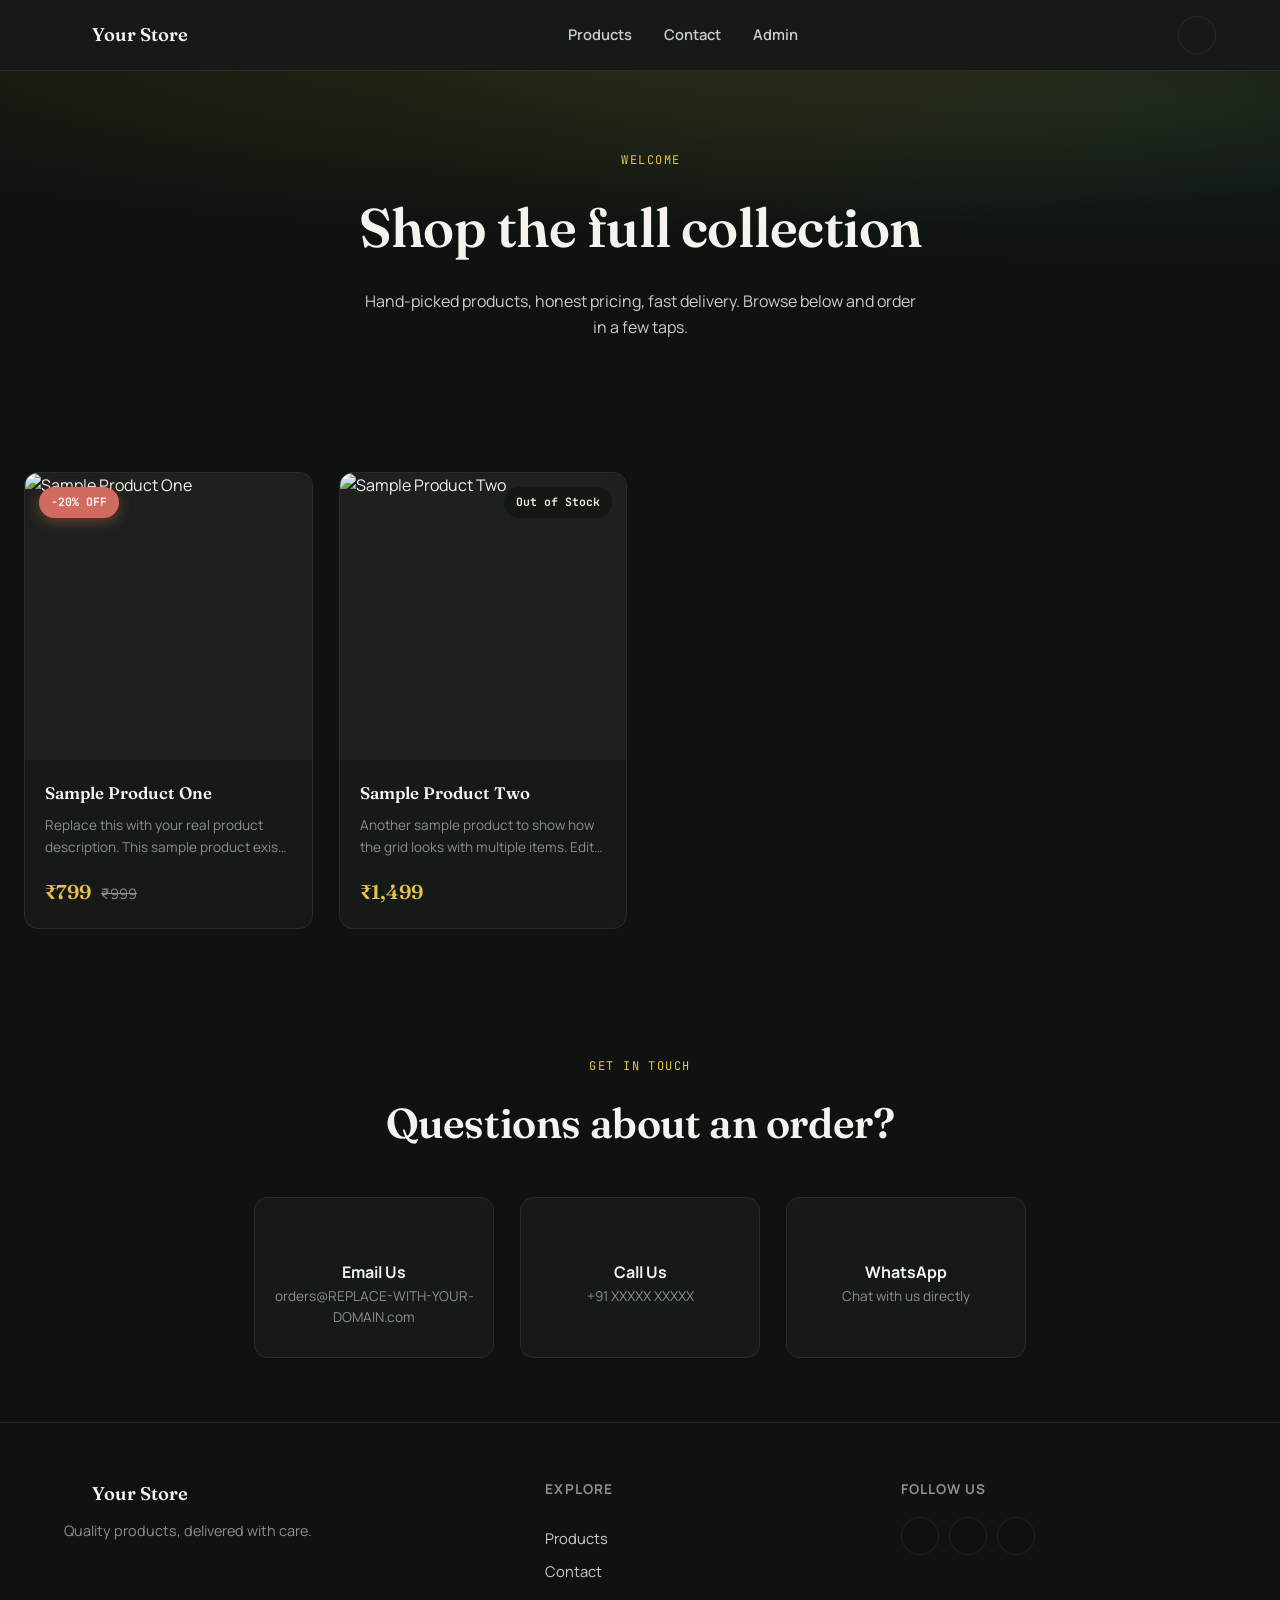
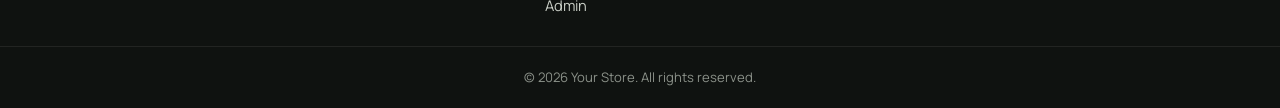
==== index.html @ cf5c5689 "Initial ecommerce store setup" ====
<!DOCTYPE html>
<html lang="en">
<head>
  <meta charset="UTF-8">
  <meta name="viewport" content="width=device-width, initial-scale=1.0">

  <!-- ============================================================
       SEO META TAGS — Edit for your store
       ============================================================ -->
  <title>Your Store | Shop Online</title>
  <meta name="description" content="Browse our full product range and order online — fast delivery, easy checkout.">
  <meta name="keywords" content="online store, buy online, ecommerce, shop">
  <meta name="robots" content="index, follow">
  <link rel="canonical" href="https://yourusername.github.io/your-repo/">

  <!-- ============================================================
       OPEN GRAPH TAGS — replace with your store's URL + image
       ============================================================ -->
  <meta property="og:type" content="website">
  <meta property="og:title" content="Your Store | Shop Online">
  <meta property="og:description" content="Browse our full product range and order online.">
  <meta property="og:image" content="https://REPLACE-WITH-YOUR-STORE-BANNER-IMAGE.jpg">
  <meta property="og:url" content="https://yourusername.github.io/your-repo/">
  <meta property="og:site_name" content="Your Store">
  <meta name="twitter:card" content="summary_large_image">

  <link rel="icon" type="image/png" href="https://api.iconify.design/ph:storefront-fill.svg?color=%23c9a227">

  <link rel="preconnect" href="https://fonts.googleapis.com">
  <link rel="preconnect" href="https://fonts.gstatic.com" crossorigin>
  <link href="https://fonts.googleapis.com/css2?family=Fraunces:opsz,wght@9..144,400;9..144,500;9..144,600;9..144,700&family=Manrope:wght@400;500;600;700;800&family=JetBrains+Mono:wght@400;500&display=swap" rel="stylesheet">

  <script src="https://unpkg.com/lucide@latest/dist/umd/lucide.js" defer></script>
  <link rel="stylesheet" href="css/style.css">
</head>
<body>

  <a href="#main-content" class="skip-link">Skip to content</a>

  <!-- ============================================================
       NAVBAR
       ============================================================ -->
  <header class="navbar">
    <div class="navbar__inner">
      <a href="index.html" class="navbar__brand">
        <i data-lucide="store" class="navbar__brand-icon"></i>
        <span>Your&nbsp;Store</span>
      </a>

      <nav class="navbar__links" id="navLinks">
        <a href="index.html#products">Products</a>
        <a href="index.html#contact">Contact</a>
        <a href="admin.html">Admin</a>
      </nav>

      <div class="navbar__actions">
        <button class="icon-btn" id="darkModeToggle" aria-label="Toggle dark mode" title="Toggle theme">
          <i data-lucide="moon"></i>
        </button>
        <button class="icon-btn navbar__burger" id="navBurger" aria-label="Open menu" aria-expanded="false">
          <i data-lucide="menu"></i>
        </button>
      </div>
    </div>
  </header>

  <main id="main-content">

    <!-- ============================================================
         HERO
         ============================================================ -->
    <section class="hero">
      <div class="hero__ambient" aria-hidden="true"></div>
      <div class="hero__inner">
        <p class="eyebrow eyebrow--center"><i data-lucide="sparkles"></i> Welcome</p>
        <h1 class="hero__title">Shop the full collection</h1>
        <p class="hero__subtitle">Hand-picked products, honest pricing, fast delivery. Browse below and order in a few taps.</p>
      </div>
    </section>

    <!-- ============================================================
         PRODUCT GRID — populated dynamically from products.json by js/main.js
         ============================================================ -->
    <section class="section-inner section-inner--wide" id="products">
      <div id="productGrid" class="product-grid">
        <!-- Product cards injected here by JavaScript -->
      </div>

      <!-- Shown by JS if products.json is empty or fails to load -->
      <div id="emptyState" class="empty-state hidden">
        <i data-lucide="package-search"></i>
        <p>No products available right now. Please check back soon.</p>
      </div>
    </section>

    <!-- ============================================================
         CONTACT SECTION
         ============================================================ -->
    <section class="section-inner section-inner--narrow" id="contact">
      <p class="eyebrow eyebrow--center">Get in touch</p>
      <h2 class="section-title" style="text-align:center; margin: 0 auto;">Questions about an order?</h2>

      <div class="product-grid" style="grid-template-columns: repeat(3, 1fr); margin-top: 40px;">
        <a href="mailto:orders@REPLACE-WITH-YOUR-DOMAIN.com" class="product-card" style="align-items:center; text-align:center; padding: 28px 16px;">
          <i data-lucide="mail" style="width:24px;height:24px;color:var(--accent-gold-bright);"></i>
          <p style="margin-top:10px; font-weight:700;">Email Us</p>
          <p style="color:var(--text-muted); font-size:0.85rem;">orders@REPLACE-WITH-YOUR-DOMAIN.com</p>
        </a>
        <a href="tel:+91XXXXXXXXXX" class="product-card" style="align-items:center; text-align:center; padding: 28px 16px;">
          <i data-lucide="phone" style="width:24px;height:24px;color:var(--accent-gold-bright);"></i>
          <p style="margin-top:10px; font-weight:700;">Call Us</p>
          <p style="color:var(--text-muted); font-size:0.85rem;">+91 XXXXX XXXXX</p>
        </a>
        <a href="https://wa.me/91XXXXXXXXXX" target="_blank" rel="noopener noreferrer" class="product-card" style="align-items:center; text-align:center; padding: 28px 16px;">
          <i data-lucide="message-circle" style="width:24px;height:24px;color:var(--accent-gold-bright);"></i>
          <p style="margin-top:10px; font-weight:700;">WhatsApp</p>
          <p style="color:var(--text-muted); font-size:0.85rem;">Chat with us directly</p>
        </a>
      </div>
    </section>
  </main>

  <!-- ============================================================
       FOOTER
       ============================================================ -->
  <footer class="footer">
    <div class="footer__inner">
      <div class="footer__brand">
        <a href="index.html" class="navbar__brand">
          <i data-lucide="store" class="navbar__brand-icon"></i>
          <span>Your&nbsp;Store</span>
        </a>
        <p>Quality products, delivered with care.</p>
      </div>

      <div class="footer__links">
        <h4>Explore</h4>
        <a href="index.html#products">Products</a>
        <a href="index.html#contact">Contact</a>
        <a href="admin.html">Admin</a>
      </div>

      <div class="footer__social">
        <h4>Follow Us</h4>
        <div class="footer__social-icons">
          <!-- ============================================================
               SOCIAL LINKS — replace # with your actual profile URLs
               ============================================================ -->
          <a href="#" aria-label="Instagram" target="_blank" rel="noopener noreferrer"><i data-lucide="instagram"></i></a>
          <a href="#" aria-label="Facebook" target="_blank" rel="noopener noreferrer"><i data-lucide="facebook"></i></a>
          <a href="https://wa.me/91XXXXXXXXXX" aria-label="WhatsApp" target="_blank" rel="noopener noreferrer"><i data-lucide="message-circle"></i></a>
        </div>
      </div>
    </div>
    <div class="footer__bottom">
      <p>&copy; <span id="footerYear"></span> Your Store. All rights reserved.</p>
    </div>
  </footer>

  <button id="scrollTopBtn" class="scroll-top" aria-label="Scroll to top">
    <i data-lucide="arrow-up"></i>
  </button>

  <div id="toast" class="toast" role="status" aria-live="polite"></div>

  <script src="js/common.js"></script>
  <script src="js/main.js"></script>
</body>
</html>
---- css/style.css ----
/* ============================================================
   YOUR STORE — SHARED STYLESHEET
   Design tokens in :root — change these to re-theme the entire site.
   Used across index.html, product.html, and admin.html.
   ============================================================ */

:root {
  --bg-primary: #0f1210;
  --bg-secondary: #161a17;
  --bg-elevated: #1c211d;
  --bg-glass: rgba(28, 33, 29, 0.6);
  --border-subtle: rgba(245, 243, 238, 0.08);
  --border-strong: rgba(245, 243, 238, 0.16);

  --text-primary: #f5f3ee;
  --text-secondary: #c9cec6;
  --text-muted: #8b9189;

  --accent-gold: #c9a227;
  --accent-gold-bright: #e6c14d;
  --accent-emerald: #2f6b4f;
  --accent-emerald-bright: #3f8c68;
  --accent-danger: #d16a5f;
  --accent-success: #4f9d6f;

  --gradient-gold: linear-gradient(135deg, #e6c14d 0%, #c9a227 60%, #9c7d1c 100%);
  --gradient-ambient: radial-gradient(ellipse 80% 60% at 50% -10%, rgba(201, 162, 39, 0.15), transparent),
                      radial-gradient(ellipse 60% 50% at 90% 10%, rgba(47, 107, 79, 0.18), transparent);

  --font-display: "Fraunces", serif;
  --font-body: "Manrope", sans-serif;
  --font-mono: "JetBrains Mono", monospace;

  --radius-sm: 8px;
  --radius-md: 14px;
  --radius-lg: 22px;
  --radius-full: 999px;
  --shadow-soft: 0 8px 30px rgba(0, 0, 0, 0.35);
  --shadow-glow: 0 0 0 1px rgba(201, 162, 39, 0.25), 0 8px 24px rgba(201, 162, 39, 0.12);
  --max-width: 1200px;
  --transition: 0.25s cubic-bezier(0.4, 0, 0.2, 1);
}

html[data-theme="light"] {
  --bg-primary: #faf8f3;
  --bg-secondary: #f2efe6;
  --bg-elevated: #ffffff;
  --bg-glass: rgba(255, 255, 255, 0.65);
  --border-subtle: rgba(20, 20, 15, 0.08);
  --border-strong: rgba(20, 20, 15, 0.14);
  --text-primary: #1b1d18;
  --text-secondary: #4b4f45;
  --text-muted: #7c8074;
  --shadow-soft: 0 8px 30px rgba(30, 25, 10, 0.1);
}

* { margin: 0; padding: 0; box-sizing: border-box; }
html { scroll-behavior: smooth; }

@media (prefers-reduced-motion: reduce) {
  html { scroll-behavior: auto; }
  *, *::before, *::after { animation-duration: 0.01ms !important; animation-iteration-count: 1 !important; transition-duration: 0.01ms !important; }
}

body {
  font-family: var(--font-body);
  background: var(--bg-primary);
  color: var(--text-primary);
  line-height: 1.6;
  -webkit-font-smoothing: antialiased;
  overflow-x: hidden;
  transition: background var(--transition), color var(--transition);
  min-height: 100vh;
  display: flex;
  flex-direction: column;
}

img { max-width: 100%; display: block; }
a { color: inherit; text-decoration: none; }
button { font-family: inherit; cursor: pointer; border: none; background: none; color: inherit; }
input, textarea, select { font-family: inherit; font-size: inherit; color: inherit; }
ul { list-style: none; }
table { border-collapse: collapse; width: 100%; }

.skip-link {
  position: absolute; left: -999px; top: 0; z-index: 999;
  background: var(--accent-gold); color: #14140f; padding: 10px 16px; border-radius: var(--radius-sm);
}
.skip-link:focus { left: 16px; top: 16px; }

:focus-visible { outline: 2px solid var(--accent-gold-bright); outline-offset: 3px; }

main { flex: 1; }

.section-inner { max-width: var(--max-width); margin: 0 auto; padding: 64px 24px; }
.section-inner--narrow { max-width: 820px; }
.section-inner--wide { max-width: 1320px; }

.eyebrow {
  display: inline-flex; align-items: center; gap: 8px;
  font-family: var(--font-mono);
  font-size: 0.75rem;
  letter-spacing: 0.12em;
  text-transform: uppercase;
  color: var(--accent-gold-bright);
  margin-bottom: 14px;
}
.eyebrow--center { display: flex; justify-content: center; text-align: center; width: 100%; }
.eyebrow i { width: 14px; height: 14px; }

.section-title {
  font-family: var(--font-display);
  font-weight: 600;
  font-size: clamp(1.8rem, 3.4vw, 2.6rem);
  letter-spacing: -0.01em;
}
.eyebrow--center + .section-title { text-align: center; margin: 0 auto; }

.section-subtitle { text-align: center; color: var(--text-secondary); max-width: 560px; margin: 14px auto 0; }

/* ============================================================
   BUTTONS
   ============================================================ */
.btn {
  display: inline-flex; align-items: center; justify-content: center; gap: 8px;
  padding: 13px 26px; border-radius: var(--radius-full);
  font-weight: 700; font-size: 0.95rem;
  transition: transform var(--transition), box-shadow var(--transition), background var(--transition), opacity var(--transition);
  white-space: nowrap;
}
.btn i { width: 18px; height: 18px; }
.btn:active { transform: scale(0.97); }
.btn:disabled { opacity: 0.6; cursor: not-allowed; }

.btn--primary { background: var(--gradient-gold); color: #17140a; box-shadow: var(--shadow-glow); }
.btn--primary:hover:not(:disabled) { transform: translateY(-2px); box-shadow: 0 10px 30px rgba(201, 162, 39, 0.28); }

.btn--sm { padding: 9px 18px; font-size: 0.85rem; }
.btn--lg { padding: 16px 32px; font-size: 1rem; width: 100%; }
.btn--block { width: 100%; }

.btn--whatsapp { background: #1f3d2e; color: #d9f5e4; border: 1px solid rgba(63, 140, 104, 0.4); }
.btn--whatsapp:hover { background: #244a37; transform: translateY(-2px); }

.btn--ghost { background: transparent; border: 1px solid var(--border-strong); color: var(--text-primary); }
.btn--ghost:hover { background: var(--bg-elevated); }

.btn--danger { background: rgba(209, 106, 95, 0.15); color: var(--accent-danger); border: 1px solid rgba(209, 106, 95, 0.3); }
.btn--danger:hover { background: rgba(209, 106, 95, 0.25); }

/* ============================================================
   NAVBAR
   ============================================================ */
.navbar {
  position: sticky; top: 0; z-index: 100;
  backdrop-filter: blur(16px) saturate(140%);
  -webkit-backdrop-filter: blur(16px) saturate(140%);
  background: var(--bg-glass);
  border-bottom: 1px solid var(--border-subtle);
}
.navbar__inner {
  max-width: var(--max-width); margin: 0 auto; padding: 16px 24px;
  display: flex; align-items: center; justify-content: space-between; gap: 20px;
}
.navbar__brand { display: flex; align-items: center; gap: 8px; font-family: var(--font-display); font-weight: 600; font-size: 1.15rem; }
.navbar__brand-icon { color: var(--accent-gold-bright); width: 20px; height: 20px; }

.navbar__links { display: flex; gap: 32px; font-size: 0.92rem; font-weight: 600; color: var(--text-secondary); }
.navbar__links a { position: relative; transition: color var(--transition); }
.navbar__links a:hover { color: var(--text-primary); }
.navbar__links a::after { content: ""; position: absolute; left: 0; bottom: -6px; width: 0; height: 1.5px; background: var(--accent-gold-bright); transition: width var(--transition); }
.navbar__links a:hover::after { width: 100%; }

.navbar__actions { display: flex; align-items: center; gap: 10px; }
.icon-btn {
  width: 38px; height: 38px; display: flex; align-items: center; justify-content: center;
  border-radius: var(--radius-full); border: 1px solid var(--border-subtle);
  transition: background var(--transition), transform var(--transition);
}
.icon-btn:hover { background: var(--bg-elevated); transform: rotate(12deg); }
.icon-btn i { width: 18px; height: 18px; }
.navbar__burger { display: none; }

@media (max-width: 860px) {
  .navbar__links { position: fixed; top: 68px; left: 0; right: 0; flex-direction: column; gap: 0;
    background: var(--bg-elevated); border-bottom: 1px solid var(--border-subtle);
    max-height: 0; overflow: hidden; transition: max-height var(--transition); }
  .navbar__links.is-open { max-height: 320px; }
  .navbar__links a { padding: 16px 24px; border-top: 1px solid var(--border-subtle); }
  .navbar__burger { display: flex; }
}

/* ============================================================
   HERO (store homepage)
   ============================================================ */
.hero { position: relative; overflow: hidden; }
.hero__ambient { position: absolute; inset: 0; background: var(--gradient-ambient); pointer-events: none; z-index: 0; }
.hero__inner {
  position: relative; z-index: 1; max-width: var(--max-width); margin: 0 auto;
  padding: 80px 24px 56px; text-align: center;
}
.hero__title {
  font-family: var(--font-display); font-weight: 600;
  font-size: clamp(2.2rem, 5vw, 3.4rem); letter-spacing: -0.01em;
  max-width: 780px; margin: 0 auto 18px;
}
.hero__subtitle { color: var(--text-secondary); max-width: 560px; margin: 0 auto; }

/* ============================================================
   PRODUCT GRID
   ============================================================ */
.product-grid {
  display: grid; grid-template-columns: repeat(auto-fill, minmax(260px, 1fr));
  gap: 26px; margin-top: 12px;
}

.product-card {
  background: var(--bg-glass);
  backdrop-filter: blur(10px);
  border: 1px solid var(--border-subtle);
  border-radius: var(--radius-md);
  overflow: hidden;
  transition: transform var(--transition), border-color var(--transition), box-shadow var(--transition);
  display: flex; flex-direction: column;
}
.product-card:hover { transform: translateY(-6px); border-color: rgba(201, 162, 39, 0.35); box-shadow: var(--shadow-soft); }

.product-card__img-wrap { position: relative; aspect-ratio: 1 / 1; overflow: hidden; background: var(--bg-elevated); }
.product-card__img-wrap img { width: 100%; height: 100%; object-fit: cover; transition: transform 0.5s ease; }
.product-card:hover .product-card__img-wrap img { transform: scale(1.08); }

.badge { position: absolute; top: 14px; left: 14px; z-index: 2; font-family: var(--font-mono); font-size: 0.72rem; font-weight: 600; padding: 6px 12px; border-radius: var(--radius-full); }
.badge--discount { background: var(--accent-danger); color: #fff; box-shadow: 0 4px 14px rgba(209, 106, 95, 0.4); }
.badge--out { background: rgba(20, 20, 15, 0.75); color: #f5f3ee; top: 14px; right: 14px; left: auto; }

.product-card__body { padding: 20px; display: flex; flex-direction: column; gap: 8px; flex: 1; }
.product-card__name { font-family: var(--font-display); font-weight: 600; font-size: 1.05rem; }
.product-card__desc { color: var(--text-muted); font-size: 0.85rem; overflow: hidden; text-overflow: ellipsis; display: -webkit-box; -webkit-line-clamp: 2; -webkit-box-orient: vertical; }

.product-card__price-row { display: flex; align-items: baseline; gap: 10px; margin-top: auto; padding-top: 10px; }
.product-card__price { font-family: var(--font-display); font-weight: 600; font-size: 1.25rem; color: var(--accent-gold-bright); }
.product-card__original { color: var(--text-muted); text-decoration: line-through; font-size: 0.9rem; }

.product-card__cta { margin: 16px 20px 20px; }

.empty-state { text-align: center; padding: 80px 24px; color: var(--text-muted); }
.empty-state i { width: 40px; height: 40px; margin-bottom: 14px; color: var(--text-muted); }

/* ============================================================
   PRODUCT DETAIL PAGE
   ============================================================ */
.detail__inner {
  max-width: var(--max-width); margin: 0 auto; padding: 48px 24px 96px;
  display: grid; grid-template-columns: 1fr 1fr; gap: 56px; align-items: start;
}
@media (max-width: 860px) { .detail__inner { grid-template-columns: 1fr; gap: 36px; } }

.detail__breadcrumb { grid-column: 1 / -1; font-size: 0.85rem; color: var(--text-muted); margin-bottom: -12px; }
.detail__breadcrumb a { color: var(--accent-gold-bright); }

.detail__image-wrap {
  position: relative; border-radius: var(--radius-lg); overflow: hidden;
  background: var(--bg-elevated); border: 1px solid var(--border-subtle); box-shadow: var(--shadow-soft);
  aspect-ratio: 1 / 1;
}
.detail__image-wrap img { width: 100%; height: 100%; object-fit: cover; transition: transform 0.5s ease; }
.detail__image-wrap:hover img { transform: scale(1.15); }

.detail__title { font-family: var(--font-display); font-weight: 600; font-size: clamp(1.9rem, 3.6vw, 2.6rem); line-height: 1.15; margin-bottom: 16px; }
.detail__desc { color: var(--text-secondary); margin-bottom: 24px; max-width: 54ch; }

.price-block { display: flex; align-items: baseline; gap: 12px; flex-wrap: wrap; margin-bottom: 14px; }
.price-block__current { font-family: var(--font-display); font-size: 2.1rem; font-weight: 600; color: var(--accent-gold-bright); }
.price-block__original { color: var(--text-muted); text-decoration: line-through; font-size: 1.05rem; }
.price-block__save { font-size: 0.78rem; font-weight: 700; color: var(--accent-success); background: rgba(79, 157, 111, 0.12); padding: 4px 10px; border-radius: var(--radius-full); }

.stock { display: flex; align-items: center; gap: 8px; font-size: 0.88rem; color: var(--text-secondary); margin-bottom: 28px; }
.stock__dot { width: 8px; height: 8px; border-radius: 50%; background: var(--accent-success); box-shadow: 0 0 0 4px rgba(79, 157, 111, 0.18); }
.stock__dot--out { background: var(--accent-danger); box-shadow: 0 0 0 4px rgba(209, 106, 95, 0.18); }

.purchase-row { display: flex; gap: 14px; margin-bottom: 18px; flex-wrap: wrap; }
.purchase-row__cta { flex: 1; min-width: 220px; }

.qty-selector { display: flex; align-items: center; border: 1px solid var(--border-strong); border-radius: var(--radius-full); overflow: hidden; background: var(--bg-elevated); }
.qty-selector__btn { width: 44px; height: 52px; font-size: 1.2rem; font-weight: 700; transition: background var(--transition); }
.qty-selector__btn:hover { background: var(--bg-secondary); color: var(--accent-gold-bright); }
.qty-selector__input { width: 46px; text-align: center; background: transparent; border: none; font-weight: 700; font-size: 1rem; -moz-appearance: textfield; }
.qty-selector__input::-webkit-outer-spin-button, .qty-selector__input::-webkit-inner-spin-button { -webkit-appearance: none; margin: 0; }
.qty-selector--form { height: 48px; }
.qty-selector--form .qty-selector__btn { height: 46px; }

.quick-actions { display: flex; gap: 12px; flex-wrap: wrap; }

/* ============================================================
   ORDER FORM
   ============================================================ */
.order-form {
  margin-top: 40px; background: var(--bg-glass); backdrop-filter: blur(14px);
  border: 1px solid var(--border-subtle); border-radius: var(--radius-lg);
  padding: clamp(24px, 5vw, 44px); box-shadow: var(--shadow-soft);
}
.order-form__grid { display: grid; grid-template-columns: 1fr 1fr; gap: 22px; }
@media (max-width: 640px) { .order-form__grid { grid-template-columns: 1fr; } }
.form-field--full { grid-column: 1 / -1; }

.form-field label { display: block; font-size: 0.85rem; font-weight: 700; margin-bottom: 8px; color: var(--text-secondary); }
.form-field .req { color: var(--accent-danger); }
.form-field .optional { color: var(--text-muted); font-weight: 500; }

.form-field input, .form-field textarea, .form-field select {
  width: 100%; padding: 13px 16px; background: var(--bg-elevated);
  border: 1px solid var(--border-strong); border-radius: var(--radius-sm);
  transition: border-color var(--transition), box-shadow var(--transition); resize: vertical;
}
.form-field input:focus, .form-field textarea:focus, .form-field select:focus {
  border-color: var(--accent-gold-bright); box-shadow: 0 0 0 3px rgba(201, 162, 39, 0.15);
}
.form-field input[readonly] { color: var(--text-muted); cursor: not-allowed; }
.form-field input.is-invalid, .form-field textarea.is-invalid { border-color: var(--accent-danger); }
.form-field__error { display: block; min-height: 18px; font-size: 0.78rem; color: var(--accent-danger); margin-top: 6px; }

.order-total { font-family: var(--font-display); font-size: 1.6rem; font-weight: 600; color: var(--accent-gold-bright); padding: 10px 0; }

.order-form__submit { margin-top: 32px; position: relative; }
.order-form__submit .btn__spinner {
  display: none; width: 18px; height: 18px; border: 2.5px solid rgba(23, 20, 10, 0.3);
  border-top-color: #17140a; border-radius: 50%; animation: spin 0.7s linear infinite;
}
.order-form__submit.is-loading .btn__label { display: none; }
.order-form__submit.is-loading .btn__spinner { display: inline-block; }
.order-form__submit:disabled { opacity: 0.75; cursor: not-allowed; }
@keyframes spin { to { transform: rotate(360deg); } }

.form-status { margin-top: 18px; padding: 0; border-radius: var(--radius-sm); font-size: 0.9rem; font-weight: 600; text-align: center; transition: all var(--transition); }
.form-status.is-success { padding: 14px; background: rgba(79, 157, 111, 0.12); color: var(--accent-success); }
.form-status.is-error { padding: 14px; background: rgba(209, 106, 95, 0.12); color: var(--accent-danger); }

/* ============================================================
   FOOTER
   ============================================================ */
.footer { background: var(--bg-primary); border-top: 1px solid var(--border-subtle); margin-top: auto; }
.footer__inner { max-width: var(--max-width); margin: 0 auto; padding: 56px 24px 28px; display: grid; grid-template-columns: 1.4fr 1fr 1fr; gap: 40px; }
@media (max-width: 700px) { .footer__inner { grid-template-columns: 1fr; } }
.footer__brand p { color: var(--text-muted); margin-top: 10px; font-size: 0.9rem; }
.footer__links h4, .footer__social h4 { font-size: 0.85rem; text-transform: uppercase; letter-spacing: 0.08em; color: var(--text-muted); margin-bottom: 16px; }
.footer__links { display: flex; flex-direction: column; gap: 10px; }
.footer__links a { color: var(--text-secondary); font-size: 0.92rem; transition: color var(--transition); }
.footer__links a:hover { color: var(--accent-gold-bright); }
.footer__social-icons { display: flex; gap: 10px; }
.footer__social-icons a { width: 38px; height: 38px; display: flex; align-items: center; justify-content: center; border-radius: 50%; border: 1px solid var(--border-subtle); transition: background var(--transition), transform var(--transition); }
.footer__social-icons a:hover { background: var(--accent-emerald); transform: translateY(-3px); }
.footer__social-icons i { width: 17px; height: 17px; }
.footer__bottom { border-top: 1px solid var(--border-subtle); padding: 20px 24px; text-align: center; font-size: 0.82rem; color: var(--text-muted); }

/* ============================================================
   SCROLL TO TOP / TOAST
   ============================================================ */
.scroll-top {
  position: fixed; bottom: 26px; right: 26px; z-index: 90; width: 48px; height: 48px;
  display: flex; align-items: center; justify-content: center; border-radius: 50%;
  background: var(--gradient-gold); color: #17140a; box-shadow: var(--shadow-glow);
  opacity: 0; visibility: hidden; transform: translateY(12px);
  transition: opacity var(--transition), transform var(--transition), visibility var(--transition);
}
.scroll-top.is-visible { opacity: 1; visibility: visible; transform: translateY(0); }
.scroll-top:hover { transform: translateY(-3px); }
.scroll-top i { width: 20px; height: 20px; }

.toast {
  position: fixed; bottom: 26px; left: 50%; z-index: 200; transform: translate(-50%, 20px);
  background: var(--bg-elevated); border: 1px solid var(--border-strong); color: var(--text-primary);
  padding: 13px 22px; border-radius: var(--radius-full); font-size: 0.88rem; font-weight: 600;
  box-shadow: var(--shadow-soft); opacity: 0; visibility: hidden;
  transition: opacity var(--transition), transform var(--transition), visibility var(--transition);
  max-width: 90vw; text-align: center;
}
.toast.is-visible { opacity: 1; visibility: visible; transform: translate(-50%, 0); }

[data-aos] { opacity: 0; transform: translateY(24px); transition: opacity 0.7s ease, transform 0.7s ease; }
[data-aos].is-visible { opacity: 1; transform: translateY(0); }

/* ============================================================
   ADMIN PANEL
   ============================================================ */
.admin-shell { max-width: 640px; margin: 0 auto; padding: 64px 24px 96px; }

.admin-card {
  background: var(--bg-glass); backdrop-filter: blur(14px);
  border: 1px solid var(--border-subtle); border-radius: var(--radius-lg);
  padding: clamp(24px, 5vw, 40px); box-shadow: var(--shadow-soft);
}

.admin-login__title { font-family: var(--font-display); font-weight: 600; font-size: 1.6rem; margin-bottom: 6px; }
.admin-login__subtitle { color: var(--text-muted); font-size: 0.9rem; margin-bottom: 28px; }

.admin-field { margin-bottom: 18px; }
.admin-field label { display: block; font-size: 0.85rem; font-weight: 700; margin-bottom: 8px; color: var(--text-secondary); }
.admin-field input, .admin-field textarea, .admin-field select {
  width: 100%; padding: 13px 16px; background: var(--bg-elevated);
  border: 1px solid var(--border-strong); border-radius: var(--radius-sm);
}
.admin-field input:focus, .admin-field textarea:focus, .admin-field select:focus {
  border-color: var(--accent-gold-bright); outline: none; box-shadow: 0 0 0 3px rgba(201, 162, 39, 0.15);
}
.admin-field__hint { font-size: 0.78rem; color: var(--text-muted); margin-top: 6px; }

.admin-shell--wide { max-width: 980px; }

.admin-topbar { display: flex; align-items: center; justify-content: space-between; margin-bottom: 32px; flex-wrap: wrap; gap: 14px; }
.admin-topbar h1 { font-family: var(--font-display); font-weight: 600; font-size: 1.6rem; }
.admin-topbar__user { font-size: 0.85rem; color: var(--text-muted); }

.token-banner {
  display: flex; align-items: center; gap: 12px; flex-wrap: wrap;
  background: rgba(201, 162, 39, 0.08); border: 1px solid rgba(201, 162, 39, 0.25);
  border-radius: var(--radius-md); padding: 16px 20px; margin-bottom: 28px;
}
.token-banner i { width: 20px; height: 20px; color: var(--accent-gold-bright); flex-shrink: 0; }
.token-banner__text { flex: 1; min-width: 200px; font-size: 0.85rem; color: var(--text-secondary); }
.token-banner input { flex: 1; min-width: 220px; padding: 10px 14px; background: var(--bg-elevated); border: 1px solid var(--border-strong); border-radius: var(--radius-sm); font-family: var(--font-mono); font-size: 0.82rem; }

.admin-product-form { margin-bottom: 40px; }
.admin-product-form__grid { display: grid; grid-template-columns: 1fr 1fr; gap: 18px; }
@media (max-width: 640px) { .admin-product-form__grid { grid-template-columns: 1fr; } }
.admin-field--full { grid-column: 1 / -1; }

.admin-list { display: flex; flex-direction: column; gap: 14px; }
.admin-list-item {
  display: flex; align-items: center; gap: 16px;
  background: var(--bg-elevated); border: 1px solid var(--border-subtle);
  border-radius: var(--radius-md); padding: 14px 18px;
}
.admin-list-item__thumb { width: 56px; height: 56px; border-radius: var(--radius-sm); overflow: hidden; background: var(--bg-secondary); flex-shrink: 0; }
.admin-list-item__thumb img { width: 100%; height: 100%; object-fit: cover; }
.admin-list-item__info { flex: 1; min-width: 0; }
.admin-list-item__name { font-weight: 700; font-size: 0.95rem; }
.admin-list-item__meta { font-size: 0.8rem; color: var(--text-muted); }
.admin-list-item__actions { display: flex; gap: 8px; flex-shrink: 0; }
.admin-list-item__actions .icon-btn { width: 34px; height: 34px; }
.admin-list-item__actions .icon-btn i { width: 15px; height: 15px; }

.admin-status { margin-top: 16px; font-size: 0.88rem; font-weight: 600; text-align: center; padding: 0; border-radius: var(--radius-sm); transition: all var(--transition); }
.admin-status.is-success { padding: 12px; background: rgba(79, 157, 111, 0.12); color: var(--accent-success); }
.admin-status.is-error { padding: 12px; background: rgba(209, 106, 95, 0.12); color: var(--accent-danger); }
.admin-status.is-info { padding: 12px; background: rgba(201, 162, 39, 0.1); color: var(--accent-gold-bright); }

.hidden { display: none !important; }
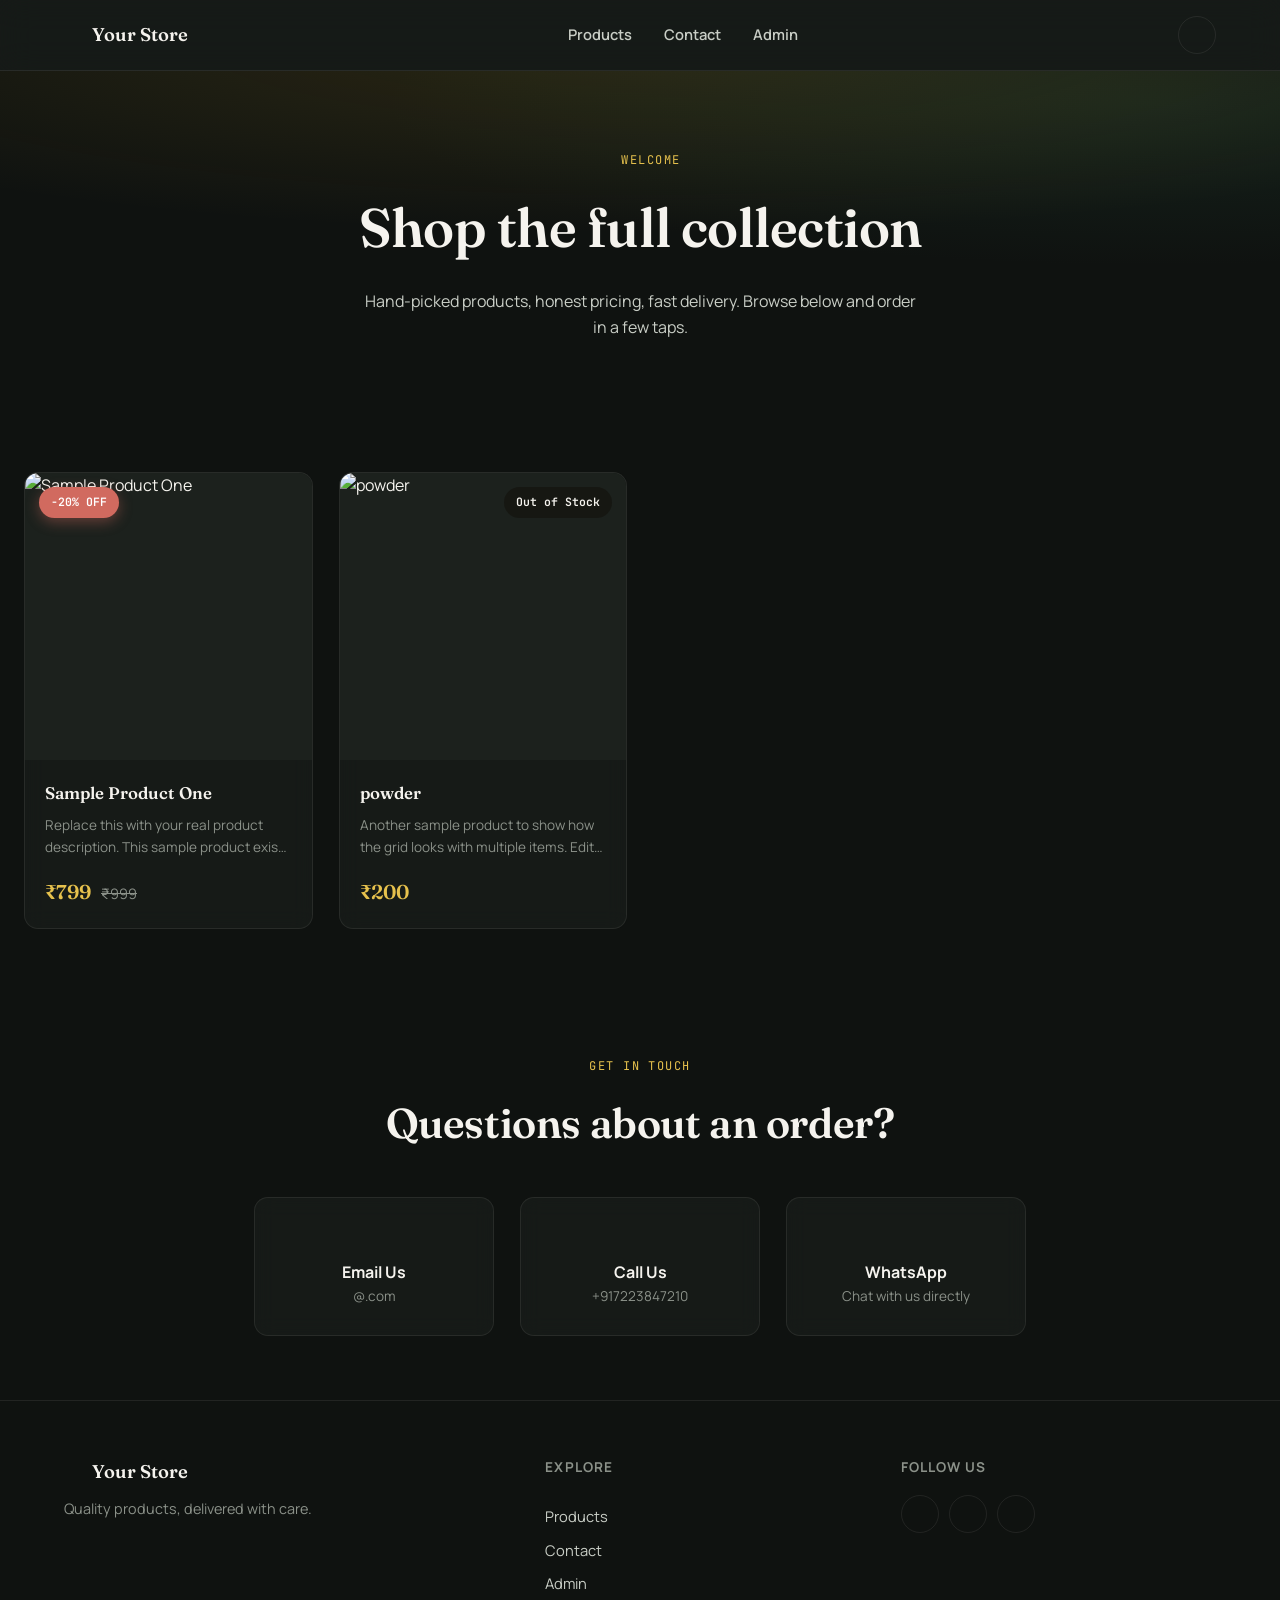
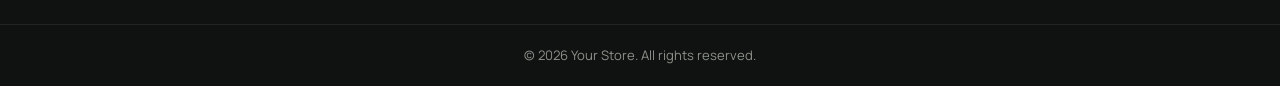
==== commit 555d5b95: "Update index.html" ====
--- a/index.html
+++ b/index.html
@@ -104,14 +104,14 @@
         <a href="mailto:orders@REPLACE-WITH-YOUR-DOMAIN.com" class="product-card" style="align-items:center; text-align:center; padding: 28px 16px;">
           <i data-lucide="mail" style="width:24px;height:24px;color:var(--accent-gold-bright);"></i>
           <p style="margin-top:10px; font-weight:700;">Email Us</p>
-          <p style="color:var(--text-muted); font-size:0.85rem;">orders@REPLACE-WITH-YOUR-DOMAIN.com</p>
+          <p style="color:var(--text-muted); font-size:0.85rem;">@.com</p>
         </a>
         <a href="tel:+91XXXXXXXXXX" class="product-card" style="align-items:center; text-align:center; padding: 28px 16px;">
           <i data-lucide="phone" style="width:24px;height:24px;color:var(--accent-gold-bright);"></i>
           <p style="margin-top:10px; font-weight:700;">Call Us</p>
-          <p style="color:var(--text-muted); font-size:0.85rem;">+91 XXXXX XXXXX</p>
+          <p style="color:var(--text-muted); font-size:0.85rem;">+917223847210</p>
         </a>
-        <a href="https://wa.me/91XXXXXXXXXX" target="_blank" rel="noopener noreferrer" class="product-card" style="align-items:center; text-align:center; padding: 28px 16px;">
+        <a href="https://wa.me/917223847210" target="_blank" rel="noopener noreferrer" class="product-card" style="align-items:center; text-align:center; padding: 28px 16px;">
           <i data-lucide="message-circle" style="width:24px;height:24px;color:var(--accent-gold-bright);"></i>
           <p style="margin-top:10px; font-weight:700;">WhatsApp</p>
           <p style="color:var(--text-muted); font-size:0.85rem;">Chat with us directly</p>
@@ -148,7 +148,7 @@
                ============================================================ -->
           <a href="#" aria-label="Instagram" target="_blank" rel="noopener noreferrer"><i data-lucide="instagram"></i></a>
           <a href="#" aria-label="Facebook" target="_blank" rel="noopener noreferrer"><i data-lucide="facebook"></i></a>
-          <a href="https://wa.me/91XXXXXXXXXX" aria-label="WhatsApp" target="_blank" rel="noopener noreferrer"><i data-lucide="message-circle"></i></a>
+          <a href="https://wa.me/917223847210" aria-label="WhatsApp" target="_blank" rel="noopener noreferrer"><i data-lucide="message-circle"></i></a>
         </div>
       </div>
     </div>
